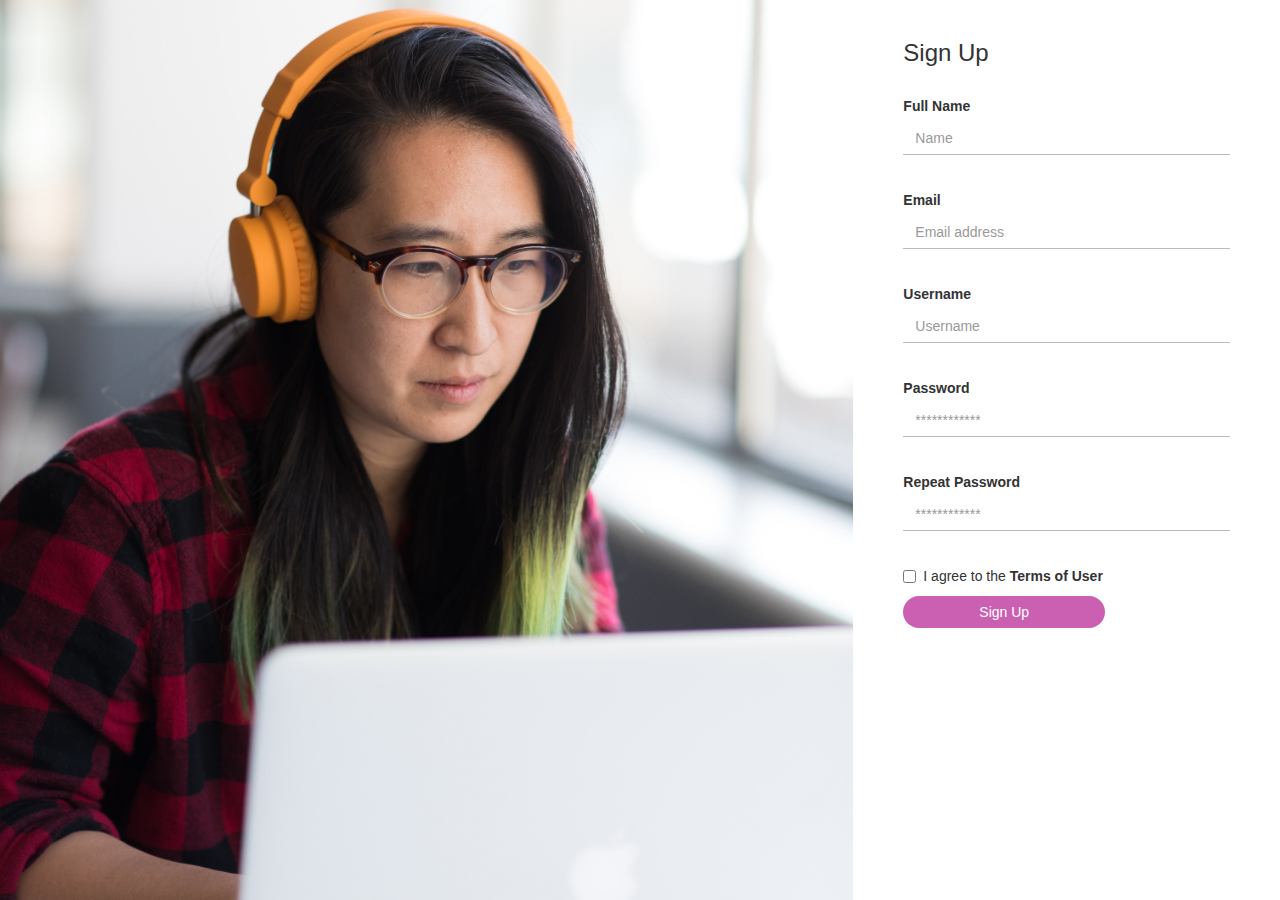
==== contact.html @ bc7106ff "commit" ====
<!DOCTYPE html>
<html lang="">

<head>
    <meta charset="utf-8">
    <meta http-equiv="X-UA-Compatible" content="IE=edge">
    <meta name="viewport" content="width=device-width, initial-scale=1">
    <title>Title Page</title>

    <link href="https://fonts.googleapis.com/css?family=Work+Sans" rel="stylesheet">
    <!-- Bootstrap CSS -->
    <link href="https://maxcdn.bootstrapcdn.com/bootstrap/3.3.7/css/bootstrap.min.css" rel="stylesheet">
    <link rel="stylesheet" href="https://use.fontawesome.com/releases/v5.6.3/css/all.css" integrity="sha384-UHRtZLI+pbxtHCWp1t77Bi1L4ZtiqrqD80Kn4Z8NTSRyMA2Fd33n5dQ8lWUE00s/"
        crossorigin="anonymous">
    <link href="style.css" rel="stylesheet" />
    <link rel="stylesheet" href="https://use.fontawesome.com/releases/v5.6.3/css/all.css" integrity="sha384-UHRtZLI+pbxtHCWp1t77Bi1L4ZtiqrqD80Kn4Z8NTSRyMA2Fd33n5dQ8lWUE00s/"
        crossorigin="anonymous">
</head>

<body>
    <div class="container-fluid">
        <div class="row">
            <div class="col-md-8 bgContact">




            </div>
            <div class="col-md-4 py-2">
                <h3>Sign Up</h3>
                <form>
                    <div class="form-group py-3">
                        <label for="exampleInputEmail1">Full Name</label>
                        <input type="text" class="form-control" id="exampleInputEmail1" placeholder="Name">
                    </div>
                    <div class="form-group py-3">
                        <label for="exampleInputEmail1">Email</label>
                        <input type="email" class="form-control" id="exampleInputEmail1" placeholder="Email address">
                    </div>
                    <div class="form-group py-3">
                        <label for="exampleInputEmail1">Username</label>
                        <input type="email" class="form-control" id="exampleInputEmail1" placeholder="Username">
                    </div>
                    <div class="form-group py-3">
                        <label for="exampleInputPassword1">Password</label>
                        <input type="password" class="form-control" id="exampleInputPassword1" placeholder="************">
                    </div>
                    <div class="form-group py-3">
                        <label for="exampleInputPassword1">Repeat Password</label>
                        <input type="password" class="form-control" id="exampleInputPassword1" placeholder="************">
                    </div>
                    <div class="checkbox py-3">
                        <label>
                            <input type="checkbox"> I agree to the <b>Terms of User</b>
                        </label>
                    </div>
                    <button type="submit" class="btn buttonSign ">Sign Up</button>

                </form>
            </div>

        </div>
    </div>

    <script>
        $('#myModal').on('shown.bs.modal', function () {
            $('#myInput').focus()
        })
    </script>
    <!-- jQuery -->
    <script src="https://ajax.googleapis.com/ajax/libs/jquery/1.12.4/jquery.min.js"></script>
    <!-- Bootstrap JavaScript -->
    <script src="https://maxcdn.bootstrapcdn.com/bootstrap/3.3.7/js/bootstrap.min.js"></script>
</body>

</html>
---- style.css ----
.navbar-default {
    background-color: #95A5A6;
}

.navbar-default .navbar-brand {
    color: white;
    font-weight: bold;
    font-size: 1rem;
}

.navbar-default .navbar-nav>li>a {
    color: white;
    font-weight: bold;
    font-size: 1rem;
}

.navSecond {
    margin-top: 2.6%;
    background-color: rgb(114, 133, 134);
}

.navSeconda {
    font-size: 3rem;
}

.navbar-default .navbar-nav>li>a:focus, .navbar-default .navbar-nav>li>a:hover {
    color: white;
    background-color: rgb(81, 91, 92);
}

.navbar-default .navbar-nav>li>a:nth-child(1) {
    color: white;
    font-weight: bold;
    font-size: 1.5rem;
}

.carousel-control.right, .carousel-control.left {
    background-image: none;
}

.carousel-control.right {
    color: black;
    padding-left: 40%;
    margin-top: 10%;
}

.carousel-control.left {
    color: black;
    padding-right: 40%;
    margin-top: 10%;
}

#carousel-example-generic {
    height: 20vh;
}

.py-1 {
    padding: 2% 18% 0 18%;
    font-size: 1.8rem;
}

.carousel-indicators li {
    margin-bottom: -185px;
    background-color: grey;
}

.carousel-indicators .active {
    margin-bottom: -185px;
    background-color: black;
}

.greenSpan {
    color: rgb(8, 182, 167);
    font-weight: bold;
}

.imgTest {
    border: 1px solid lightgrey;
    padding: 5px;
}

.hr {
    border: 2px solid rgb(8, 182, 167);
    width: 8%;
}

.h3Testemonials {
    font-size: 3rem;
    font-weight: bold;
}

.bgContact {
    background-image: url(2.jpg);
    background-size: cover;
    height: 100vh;
    background-repeat: no-repeat;
    background-position: center;
}

.buttonSign {
    background: rgba(203, 96, 179, 1);
    border-radius: 30px;
    color: white;
    padding: 5px 75px 5px 75px;
}

.form-group input {
    border: none;
    box-shadow: none;
    border-bottom: 1px solid rgb(190, 186, 186);
    border-radius: 0;
}

.py-2 {
    padding: 20px 50px 20px 50px;
}

.py-3 {
    padding-top: 20px;
}
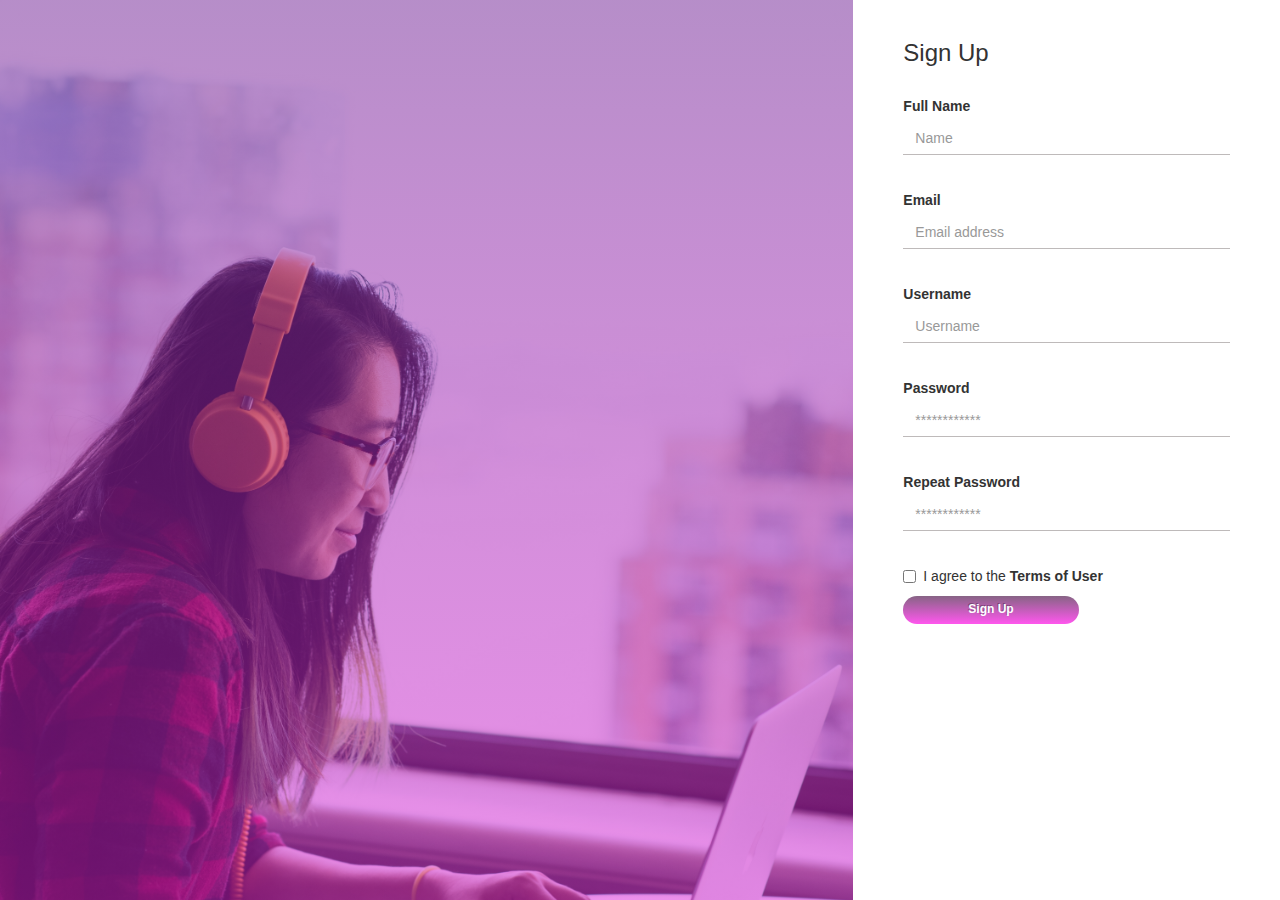
==== commit 0fad8d1c: "added final" ====
--- a/contact.html
+++ b/contact.html
@@ -20,7 +20,7 @@
 <body>
     <div class="container-fluid">
         <div class="row">
-            <div class="col-md-8 bgContact">
+            <div class="col-md-8 bgContact gradiant">
 
 
 
--- a/style.css
+++ b/style.css
@@ -1,5 +1,5 @@
 .navbar-default {
-    background-color: #95A5A6;
+    background-color: rgb(248, 211, 107);
 }
 
 .navbar-default .navbar-brand {
@@ -12,6 +12,11 @@
     color: white;
     font-weight: bold;
     font-size: 1rem;
+}
+
+.navbar-default .navbar-nav>li>a:hover {
+    color: grey;
+    background-color: black;
 }
 
 .navSecond {
@@ -23,9 +28,66 @@
     font-size: 3rem;
 }
 
-.navbar-default .navbar-nav>li>a:focus, .navbar-default .navbar-nav>li>a:hover {
-    color: white;
-    background-color: rgb(81, 91, 92);
+.iconColor {
+    color: rgb(238, 238, 20);
+}
+
+.iconColor2 {
+    color: rgb(105, 105, 102);
+}
+
+.iconColor3 {
+    color: rgb(21, 128, 62);
+}
+
+#country {
+    padding: 5px 130px 5px 10px;
+    border-radius: 10px;
+    border: 1px solid rgb(194, 189, 189);
+}
+
+.bgModal {
+    background-color: rgb(238, 231, 231);
+    padding-top: 30px;
+}
+
+#size {
+    padding: 5px 165px 5px 10px;
+    margin-left: 6%;
+    border-radius: 10px;
+    border: 1px solid rgb(194, 189, 189);
+}
+
+.modalSpan {
+    text-decoration: line-through;
+    color: grey;
+    font-style: italic;
+    font-size: 1.5rem;
+}
+
+.buttonModal {
+    background-color: rgb(140, 137, 148);
+    border: 2px solid rgb(105, 104, 112);
+    border-radius: 5px;
+    color: white;
+    width: 43%;
+    height: 50px;
+    font-size: 1.6rem;
+    margin-top: 30px;
+}
+
+.py-4 {
+    margin-left: 7%;
+}
+
+.py-6 {
+    padding-top: 50px;
+    padding-bottom: 40px;
+}
+
+.py-8 {
+    margin-top: 20rem;
+    padding: 20px 0 10px 0;
 }
 
 .navbar-default .navbar-nav>li>a:nth-child(1) {
@@ -50,7 +112,7 @@
     margin-top: 10%;
 }
 
-#carousel-example-generic {
+#carousel-example {
     height: 20vh;
 }
 
@@ -59,18 +121,26 @@
     font-size: 1.8rem;
 }
 
-.carousel-indicators li {
+.py-0 {
+    padding: 0;
+}
+
+.py-7 {
+    padding-right: 10px;
+}
+
+#carousel-example .carousel-indicators li {
     margin-bottom: -185px;
-    background-color: grey;
-}
-
-.carousel-indicators .active {
+    background-color: rgb(192, 153, 46);
+}
+
+#carousel-example .carousel-indicators .active {
     margin-bottom: -185px;
     background-color: black;
 }
 
 .greenSpan {
-    color: rgb(8, 182, 167);
+    color: rgb(192, 153, 46);
     font-weight: bold;
 }
 
@@ -80,8 +150,12 @@
 }
 
 .hr {
-    border: 2px solid rgb(8, 182, 167);
+    border: 2px solid rgb(192, 153, 46);
     width: 8%;
+}
+
+.logo {
+    font-size: 2rem;
 }
 
 .h3Testemonials {
@@ -89,8 +163,14 @@
     font-weight: bold;
 }
 
+.h1Main {
+    font-size: 10rem;
+    font-weight: bold;
+    color: rgb(248, 211, 107);
+}
+
 .bgContact {
-    background-image: url(2.jpg);
+    background: linear-gradient(rgba(110, 29, 147, 0.5), rgba(219, 35, 216, 0.5)), url(2.jpg);
     background-size: cover;
     height: 100vh;
     background-repeat: no-repeat;
@@ -98,10 +178,23 @@
 }
 
 .buttonSign {
-    background: rgba(203, 96, 179, 1);
-    border-radius: 30px;
-    color: white;
-    padding: 5px 75px 5px 75px;
+    border: 0px solid #7D99CA;
+    border-radius: 25px;
+    font-size: 12px;
+    text-decoration: none;
+    display: inline-block;
+    text-shadow: -1px -1px 0 rgba(0, 0, 0, 0.3);
+    font-weight: bold;
+    color: #FFFFFF;
+    background-image: linear-gradient(to bottom, #876485, #FF57EE);
+    color: white;
+    padding: 5px 65px 5px 65px;
+}
+
+.buttonSecond {
+    border: none;
+    background-color: transparent;
+    margin-left: 12%;
 }
 
 .form-group input {
@@ -117,4 +210,140 @@
 
 .py-3 {
     padding-top: 20px;
+}
+
+.slide1 {
+    background: linear-gradient(rgba(0, 0, 0, 0.8), rgba(0, 0, 0, 0.5)), url(slide_01.png);
+    background-size: cover;
+    background-position: center;
+    background-blend-mode: darken;
+    height: 90vh;
+    background-color: rgba(114, 133, 134, 0.5);
+}
+
+.slide2 {
+    background: linear-gradient(rgba(0, 0, 0, 0.8), rgba(0, 0, 0, 0.5)), url(slide_02.png);
+    background-size: cover;
+    background-position: center;
+    background-blend-mode: darken;
+    height: 90vh;
+    background-color: rgba(114, 133, 134, 0.5);
+}
+
+.slide3 {
+    background: linear-gradient(rgba(0, 0, 0, 0.8), rgba(0, 0, 0, 0.5)), url(slide_03.png);
+    background-size: cover;
+    background-position: center;
+    background-blend-mode: darken;
+    height: 90vh;
+    background-color: rgba(114, 133, 134, 0.5);
+}
+
+.carousel-caption {
+    margin-bottom: 10%;
+}
+
+.img1 {
+    background-image: url(product_01.png);
+    background-size: cover;
+    height: 50vh;
+    position: relative !important;
+}
+
+.img2 {
+    background-image: url(product_02.png);
+    background-size: cover;
+    height: 50vh;
+    position: relative !important;
+}
+
+.img3 {
+    background-image: url(product_03.png);
+    background-size: cover;
+    height: 50vh;
+    position: relative !important;
+}
+
+.b1 {
+    border-radius: 20px;
+    background-color: rgb(254, 82, 91);
+    color: white;
+    padding: 7px 20px;
+    margin-top: 3.5%;
+}
+
+.underText {
+    position: absolute !important;
+    top: 15%;
+    left: 50%;
+    transform: translate(-50%, 50%);
+    padding: 2% 0 2% 0;
+    opacity: 0.1;
+}
+
+.ping {
+    padding-left: 0%;
+    padding-right: 0%;
+}
+
+.bt {
+    font-weight: bolder;
+}
+
+.ping:hover>.underText {
+    display: block;
+    opacity: 1;
+}
+
+.ping:hover>.pic {
+    opacity: 0.1;
+}
+
+.w1 {
+    margin: 0 auto;
+}
+
+.wom {
+    height: 90px;
+    width: 80px;
+    border: 1px solid lightgrey;
+}
+
+.wom:hover {
+    border: 1px solid black;
+    cursor: pointer;
+}
+
+#exampleModal {
+    width: 100%;
+}
+
+.btn-info {
+    margin-top: 20px;
+}
+
+.iconFooter {
+    padding: 10px;
+    background-color: rgb(201, 192, 192);
+    border-radius: 50%;
+    color: white;
+    margin-top: 20px;
+}
+
+.my-2 {
+    margin-left: 10px;
+}
+
+.iconFb {
+    width: 140%;
+    height: 20%;
+}
+
+.h4Footer {
+    font-size: 2rem;
+    font-weight: bold;
+}
+
+.footerBg {
+    background-color: rgb(248, 211, 107);
 }